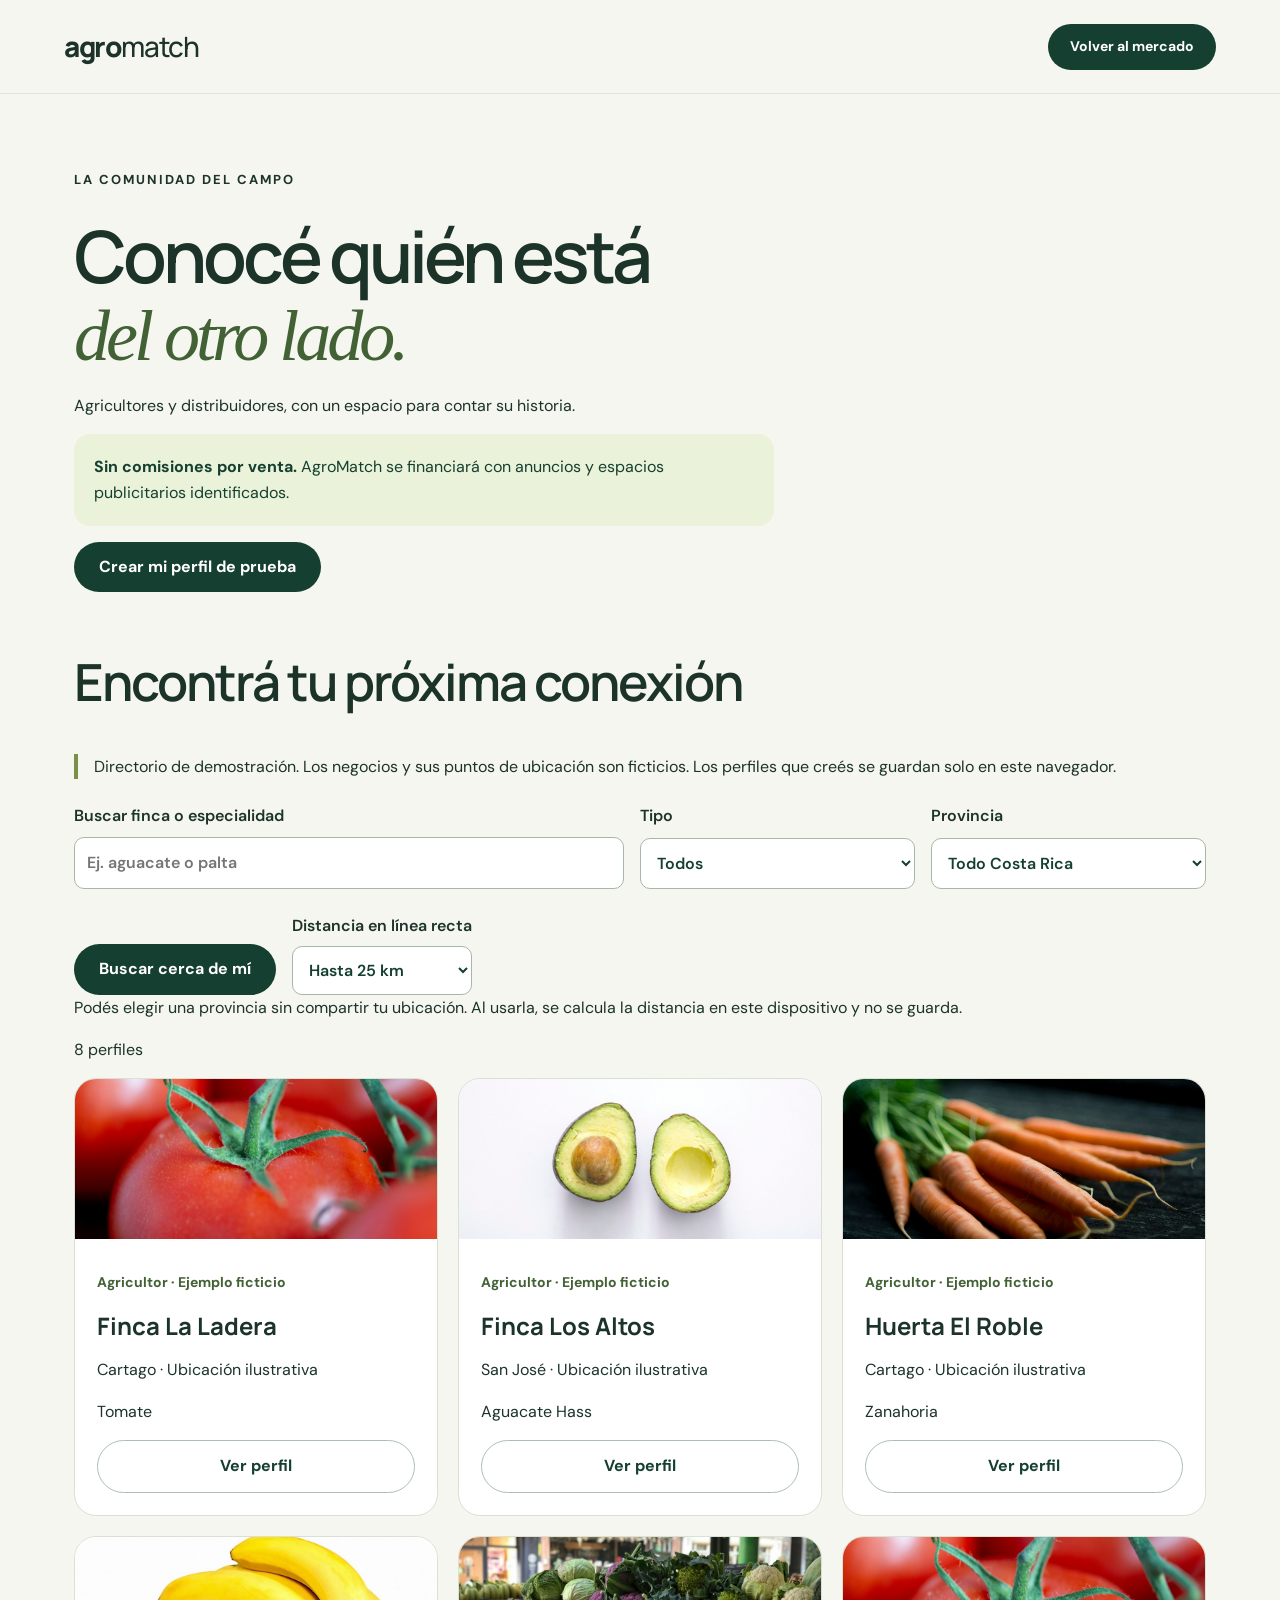
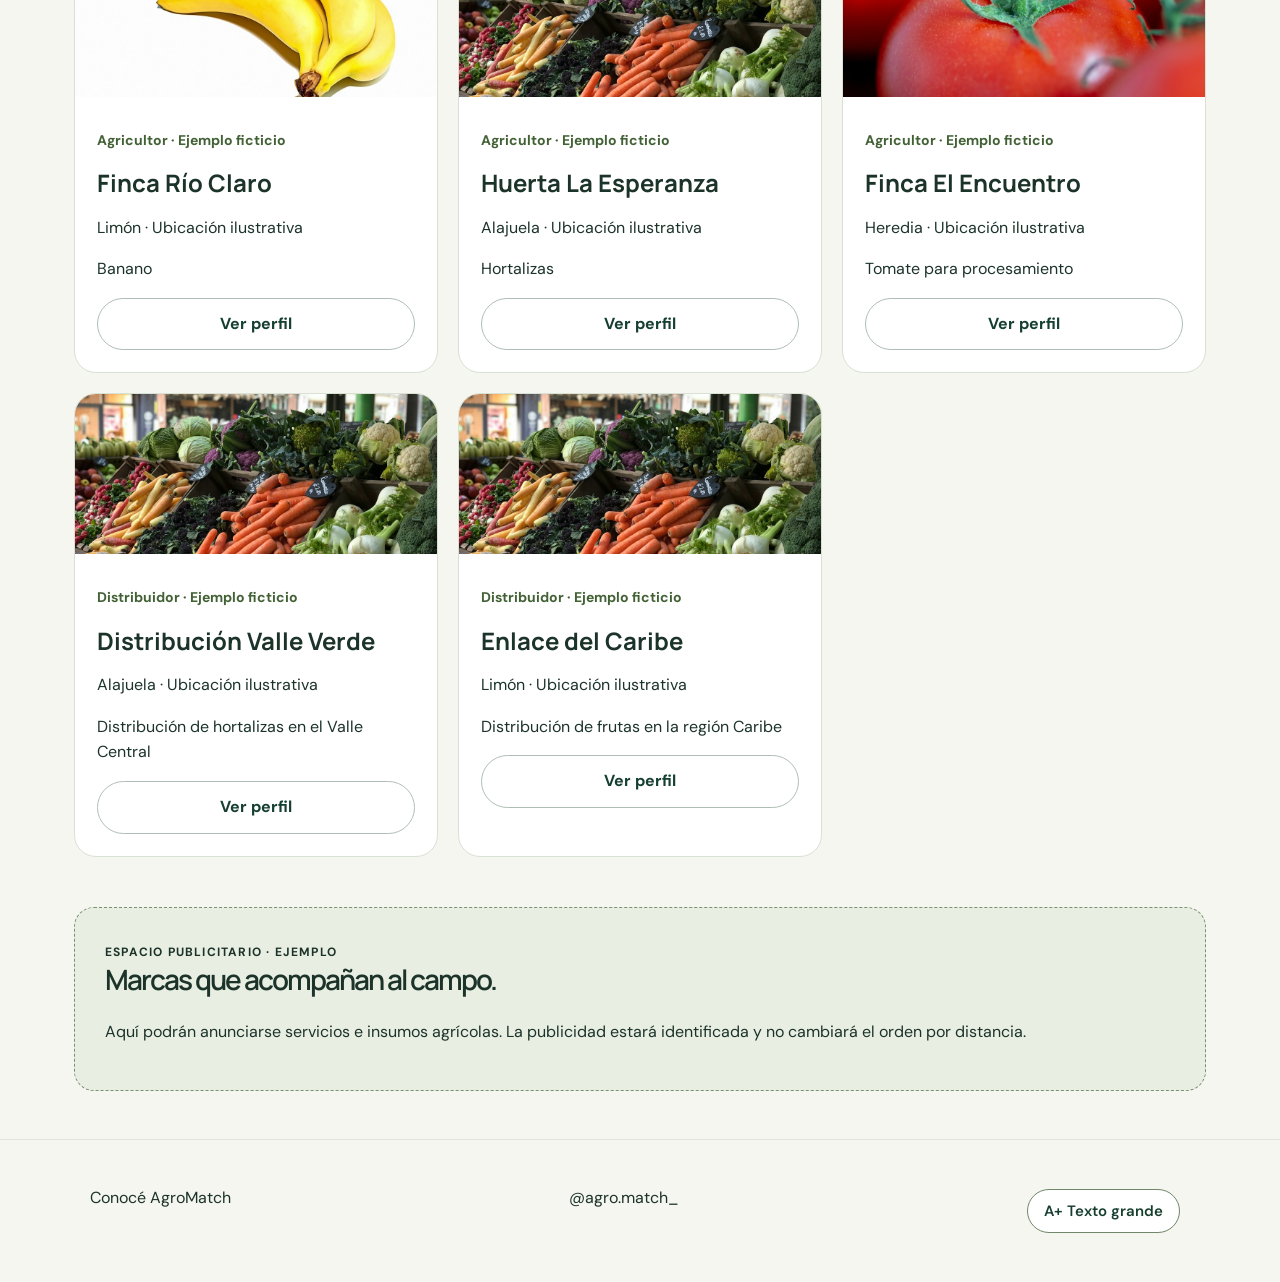
==== community.html @ 62dfdacf "Add farmer and distributor profiles, nearby discovery and commission-free business model" ====
<!doctype html>
<html lang="es"><head><meta charset="utf-8"><meta name="viewport" content="width=device-width,initial-scale=1"><meta name="theme-color" content="#153f30"><title>La comunidad del campo · AgroMatch</title><link rel="stylesheet" href="style.css"><link rel="stylesheet" href="accessibility.css"><link rel="stylesheet" href="community.css"></head>
<body><a class="skip" href="#main">Ir a la comunidad</a><header class="site-nav"><a class="brand" href="index.html">agro<span>match</span></a><a class="button small" href="market.html">Volver al mercado</a></header>
<main id="main" class="community-main"><section class="community-hero"><p class="eyebrow">LA COMUNIDAD DEL CAMPO</p><h1>Conocé quién está<br><em>del otro lado.</em></h1><p>Agricultores y distribuidores, con un espacio para contar su historia.</p><p class="commission-note"><strong>Sin comisiones por venta.</strong> AgroMatch se financiará con anuncios y espacios publicitarios identificados.</p><button class="button" id="create-profile">Crear mi perfil de prueba</button></section>
<section class="directory" aria-labelledby="directory-title"><h2 id="directory-title">Encontrá tu próxima conexión</h2><p class="demo-notice">Directorio de demostración. Los negocios y sus puntos de ubicación son ficticios. Los perfiles que creés se guardan solo en este navegador.</p><div class="directory-filters"><label>Buscar finca o especialidad<input id="directory-search" type="search" placeholder="Ej. aguacate o palta"></label><label>Tipo<select id="directory-role"><option value="">Todos</option><option>Agricultor</option><option>Distribuidor</option></select></label><label>Provincia<select id="directory-province"><option value="">Todo Costa Rica</option><option>Cartago</option><option>Alajuela</option><option>San José</option><option>Heredia</option><option>Guanacaste</option><option>Puntarenas</option><option>Limón</option></select></label></div>
<div class="nearby-controls"><button class="button" id="locate">Buscar cerca de mí</button><label>Distancia en línea recta<select id="radius"><option value="25">Hasta 25 km</option><option value="50">Hasta 50 km</option><option value="100">Hasta 100 km</option><option value="all">Sin límite</option></select></label><button class="button outline" id="clear-location" hidden>Dejar de usar mi ubicación</button></div><p id="location-status" role="status">Podés elegir una provincia sin compartir tu ubicación. Al usarla, se calcula la distancia en este dispositivo y no se guarda.</p>
<div class="nearby-map" id="nearby-map" hidden><h3>Alrededor de vos</h3><p>Esquema de distancias, no un mapa de rutas. Los puntos de muestra no son destinos reales.</p><svg id="radar" viewBox="0 0 400 280" role="img" aria-label="Distribución aproximada de los perfiles cercanos"></svg></div>
<p id="directory-count" role="status"></p><div id="directory-grid" class="directory-grid"></div></section>
<aside class="ad-example"><span>ESPACIO PUBLICITARIO · EJEMPLO</span><h2>Marcas que acompañan al campo.</h2><p>Aquí podrán anunciarse servicios e insumos agrícolas. La publicidad estará identificada y no cambiará el orden por distancia.</p></aside></main>
<dialog id="profile-dialog" aria-labelledby="profile-title"><button class="close-profile" aria-label="Cerrar perfil">×</button><div id="profile-content"></div></dialog>
<dialog id="edit-dialog" aria-labelledby="edit-title"><button class="close-profile" aria-label="Cerrar formulario">×</button><h2 id="edit-title">Mi perfil de prueba</h2><form id="profile-form"><input name="id" type="hidden"><label>Nombre de la finca o distribuidor<input name="name" maxlength="60" required></label><label>Tipo<select name="role"><option>Agricultor</option><option>Distribuidor</option></select></label><label>Provincia<select name="province"><option>Cartago</option><option>Alajuela</option><option>San José</option><option>Heredia</option><option>Guanacaste</option><option>Puntarenas</option><option>Limón</option></select></label><label>Zona o comunidad<input name="zone" maxlength="80" placeholder="Ej. Paraíso"></label><label>Productos o servicios<input name="specialty" maxlength="160" required placeholder="Ej. hortalizas; distribución regional"></label><label>Sobre tu trabajo<textarea name="bio" maxlength="500" rows="3" required></textarea></label><label>Condiciones de entrega<textarea name="delivery" maxlength="200" rows="2" required placeholder="Retiro coordinado o zonas de distribución"></textarea></label><details><summary>Ubicación opcional para aparecer por distancia</summary><p>Usá coordenadas de prueba. Sin coordenadas, tu perfil aparecerá por provincia.</p><label>Latitud<input name="lat" type="number" min="-90" max="90" step="any"></label><label>Longitud<input name="lng" type="number" min="-180" max="180" step="any"></label></details><p>No ingresés datos sensibles. Esto no crea una cuenta ni publica el perfil para otras personas.</p><button type="submit" class="button">Guardar perfil</button><p id="profile-error" role="alert"></p></form></dialog>
<footer><a href="index.html">Conocé AgroMatch</a><a href="https://www.instagram.com/agro.match_/" target="_blank" rel="noopener noreferrer">@agro.match_</a></footer><script src="search-dictionary.js"></script><script src="community.js"></script><script src="accessibility.js"></script></body></html>
---- style.css ----
@import url('https://fonts.googleapis.com/css2?family=DM+Sans:wght@400;500;600;700&family=Manrope:wght@400;500;600;700;800&display=swap');
:root{--forest:#153f30;--deep:#102f25;--lime:#d1ed69;--paper:#f5f6ef;--ink:#1c332a;--muted:#65726b;--line:#dfe5dc;--white:#fff;--radius:22px}*{box-sizing:border-box}html{scroll-behavior:smooth;scroll-padding-top:95px}body{margin:0;background:var(--paper);color:var(--ink);font:16px/1.6 'DM Sans',sans-serif}h1,h2,h3,h4,p{margin-top:0}h1,h2,h3,.brand{font-family:Manrope,sans-serif}a{color:inherit;text-decoration:none}button,input,select,textarea{font:inherit}button,a,input,select,textarea{touch-action:manipulation}button{cursor:pointer}button:disabled{cursor:not-allowed;opacity:.5}a:focus-visible,button:focus-visible,input:focus-visible,select:focus-visible,summary:focus-visible{outline:3px solid #c17126;outline-offset:4px}.skip{position:fixed;top:-70px;background:white;padding:12px;z-index:99}.skip:focus{top:0}.site-nav{height:94px;display:flex;align-items:center;justify-content:space-between;padding:0 5%;background:var(--paper);position:sticky;top:0;z-index:20;border-bottom:1px solid var(--line)}.brand{font-size:28px;font-weight:800;letter-spacing:-1.4px;display:inline-flex;align-items:center;gap:0}.brand>span:not(.brand-icon){font-weight:500}.brand-icon{display:inline-grid;place-items:center;background:var(--forest);color:var(--lime);width:36px;height:36px;border-radius:50% 50% 12px 50%;margin-right:9px;font-size:31px;line-height:1}.brand i{font:12px sans-serif;align-self:flex-start;margin-top:10px;margin-left:3px}.site-nav nav{display:flex;gap:32px;font-size:14px;font-weight:600}.button{border:0;background:var(--forest);color:white;padding:15px 25px;border-radius:30px;display:inline-flex;align-items:center;justify-content:center;gap:10px;font-weight:700;line-height:1.3;min-height:46px}.button:hover{filter:brightness(1.09);transform:translateY(-1px)}.button.small{padding:12px 22px;font-size:14px}.button.lime{background:var(--lime);color:var(--deep)}.button.outline{background:transparent;color:var(--forest);border:1px solid #afbeb4}.hero{display:grid;grid-template-columns:1.12fr 1fr;min-height:650px;background:var(--forest);color:white}.hero-copy{padding:70px 8% 38px 9%}.eyebrow{font-size:13px;font-weight:700;letter-spacing:2px;margin-bottom:26px}.hero .eyebrow{color:var(--lime)}h1{font-size:clamp(44px,5.3vw,80px);line-height:1.08;font-weight:600;letter-spacing:-4px;margin-bottom:28px}h1 em{font-family:Georgia,serif;font-weight:400;color:var(--lime)}.intro{max-width:440px;font-size:18px;color:#d6e4d9;line-height:1.7}.actions{display:flex;align-items:center;gap:28px;margin-top:35px;flex-wrap:wrap}.text-link{font-size:14px;border-bottom:1px solid;padding-bottom:4px}.hero-foot{display:flex;gap:30px;margin-top:80px;font-size:12px;letter-spacing:1px;color:#c0d2c6}.hero-visual{position:relative;background:linear-gradient(135deg,#315e39,#193c2b);min-height:520px;overflow:hidden;background-size:cover;background-position:center}.hero-visual:after{content:'';position:absolute;inset:0;background:linear-gradient(transparent 40%,#102f2577)}.image-label{position:absolute;top:30px;left:30px;font-size:13px;color:white;z-index:1}.floating-note{position:absolute;bottom:45px;left:35px;background:var(--paper);padding:25px 30px;border-radius:4px 25px 25px;color:var(--forest);z-index:1}.micro{font-size:12px;letter-spacing:1.7px;display:block;margin-bottom:10px}.floating-note strong{font-size:23px;line-height:1.3;display:block}.intro-strip{display:flex;justify-content:space-around;align-items:center;gap:24px;padding:24px 5%;background:var(--lime);font-size:17px;font-weight:600}.intro-strip b{font-size:26px}.section{padding:100px 7%}h2{font-size:clamp(34px,4vw,59px);line-height:1.15;letter-spacing:-2px;font-weight:600}.lead{font-size:21px;color:var(--muted);max-width:680px}footer{padding:45px 7%;display:flex;justify-content:space-between;gap:24px;flex-wrap:wrap;border-top:1px solid var(--line)}@media(max-width:800px){.site-nav{height:76px;padding:0 5%}.site-nav nav{display:none}.brand{font-size:23px}.site-nav .button{font-size:12px;padding:11px 16px}.hero{grid-template-columns:1fr}.hero-copy{padding:50px 6% 35px}h1{letter-spacing:-2.5px}.hero-foot{margin-top:40px;gap:18px}.hero-visual{min-height:380px}.intro-strip{font-size:13px;gap:12px;padding:18px 5%}.intro-strip span:last-child,.intro-strip b:last-of-type{display:none}.section{padding:65px 6%}h2{letter-spacing:-1.5px}.lead{font-size:18px}footer{font-size:14px}}@media(prefers-reduced-motion:reduce){html{scroll-behavior:auto}*,*:before,*:after{animation:none!important;transition:none!important}}
.hero-visual{background-image:url('assets/cartago-farm.jpg');background-position:50% 65%}.story{display:grid;grid-template-columns:1fr 1fr;gap:10%;padding:100px 7%;background:#f9faf5}.story-sticky{position:sticky;top:130px;align-self:start}.story h2{font-size:clamp(34px,3.6vw,52px)}.story h2 em,.teaser-copy h2 em,.about h2 em{font-family:Georgia,serif;font-weight:400}.story-photo{position:relative;max-width:420px;margin-top:35px;height:270px;border-radius:160px 160px 15px 15px;overflow:hidden}.story-photo img{width:100%;height:100%;object-fit:cover}.story-photo span{position:absolute;bottom:17px;left:20px;background:white;padding:8px 14px;border-radius:20px;font-size:12px;font-weight:700}.story-progress{height:3px;width:100%;max-width:420px;background:#dfe5d4;margin-top:22px}.story-progress i{display:block;height:100%;width:33%;background:var(--forest);transition:width .7s}.story-chapters article{min-height:75vh;display:flex;flex-direction:column;justify-content:center;align-items:flex-start;padding:50px 0}.chapter-number{font:italic 80px Georgia,serif;color:#b5c692;margin-bottom:25px}.story-chapters h3{font-size:34px;line-height:1.2;letter-spacing:-1px;margin-bottom:22px}.story-chapters p{font-size:18px;color:var(--muted);max-width:400px}.chapter-tag{font-size:12px;text-transform:uppercase;letter-spacing:1px;border-top:1px solid var(--line);padding-top:20px;margin-top:20px}.reveal{opacity:.35;transform:translateY(25px);transition:opacity .7s,transform .7s}.reveal.in-view{opacity:1;transform:none}.how{background:#e7edda}.how>div:first-child{display:flex;justify-content:space-between;gap:40px;align-items:flex-start}.how h2{font-size:46px}.steps{display:grid;grid-template-columns:repeat(3,1fr);gap:55px;margin-top:65px}.steps b{border:1px solid #b4c1aa;padding:11px 15px;border-radius:50%;font-size:15px}.steps h3{margin:30px 0 15px;font-size:25px;letter-spacing:-.7px}.steps p{color:#63715b;font-size:16px}.market-teaser{display:grid;grid-template-columns:1fr 1fr;gap:8%;background:var(--forest);color:white}.teaser-copy{align-self:center}.teaser-copy .eyebrow{color:var(--lime)}.teaser-copy h2{font-size:clamp(36px,4vw,60px)}.teaser-copy h2 em{color:var(--lime)}.teaser-copy p{color:#c4d5c9;max-width:390px;font-size:17px}.teaser-copy small{display:block;font-size:12px;color:#bdd0c2;margin-top:16px}.teaser-photo{position:relative;min-height:520px;overflow:hidden;border-radius:200px 200px 12px 12px}.teaser-photo img{width:100%;height:100%;position:absolute;object-fit:cover}.photo-caption{position:absolute;bottom:0;padding:60px 30px 30px;background:linear-gradient(transparent,#102f25dd);width:100%}.photo-caption span{display:block;font-size:11px;letter-spacing:1.5px;margin-bottom:8px}.photo-caption strong{font-size:22px}.mobile-showcase{display:grid;grid-template-columns:1fr 1fr;align-items:center;gap:10%;background:#ecf0e4}.mobile-showcase h2{font-size:70px}.device-switch{display:inline-flex;gap:5px;border:1px solid #c9d3c0;background:#e1e7d8;border-radius:30px;padding:5px;margin:15px 0}.device-switch button{border:0;background:none;border-radius:25px;padding:10px 28px;font-size:14px;color:var(--ink)}.device-switch button.active{background:var(--forest);color:white}.plain-list{padding:0;list-style:none;color:var(--muted);margin:20px 0 30px}.plain-list li{padding:10px 0;border-bottom:1px solid #d7decc}.phone-area{display:flex;align-items:center;flex-direction:column;gap:20px}.phone{border:9px solid #1c2320;border-radius:48px;width:390px;max-width:100%;height:755px;position:relative;background:#1c2320;box-shadow:20px 30px 55px #153f3025;overflow:hidden}.phone iframe{width:100%;height:100%;border:0;background:white;border-radius:37px;padding-top:22px}.phone-hardware{width:105px;height:20px;position:absolute;top:4px;left:50%;transform:translateX(-50%);background:#1c2320;border-radius:20px;z-index:3}.phone.android{border-radius:30px;border-width:7px}.phone.android iframe{border-radius:22px}.phone.android .phone-hardware{width:10px;height:10px;top:7px}.phone-caption{font-size:12px;color:var(--muted)}.about{background:white}.about-heading{display:grid;grid-template-columns:1.5fr 1fr;gap:8%;align-items:center}.about-heading h2{font-size:46px}.about-heading p{color:var(--muted);font-size:17px}.purpose-grid{display:grid;grid-template-columns:repeat(3,1fr);gap:35px;margin-top:55px}.purpose-grid article{border-top:1px solid #becabe;padding-top:25px}.purpose-grid span{font-size:12px;letter-spacing:1.5px;color:var(--muted)}.purpose-grid h3{font-size:23px;line-height:1.3;margin-top:24px;letter-spacing:-.6px}.purpose-grid p{color:var(--muted)}.values{display:flex;flex-wrap:wrap;gap:12px;margin-top:40px}.values span{border:1px solid var(--line);border-radius:30px;padding:8px 17px;font-size:13px}.faq-section{display:grid;grid-template-columns:1fr 1.5fr;gap:10%}.faq-section h2{font-size:44px}.faq details{border-bottom:1px solid #ccd6c8;padding:22px 0}.faq summary{cursor:pointer;font-size:17px;font-weight:600;list-style-position:outside;padding-right:10px}.faq p{color:var(--muted);font-size:15px;margin:20px 0 0}.instagram-section{text-align:center;background:var(--forest);color:white;padding:80px 5%}.instagram-section .eyebrow{color:var(--lime)}.instagram-section h2{font-size:55px;margin-bottom:35px}footer p{font-size:13px;color:var(--muted);margin-top:10px}.footer-links{display:flex;gap:30px;font-size:14px;align-items:center;flex-wrap:wrap}.footer-bottom{flex-basis:100%;display:flex;justify-content:space-between;gap:15px;font-size:12px;color:var(--muted);margin-top:20px;border-top:1px solid var(--line);padding-top:25px}.fine{font-size:13px;color:var(--muted)}@media(max-width:800px){.story{padding:60px 6%;grid-template-columns:1fr;gap:30px}.story-sticky{position:relative;top:0}.story-photo{height:250px;max-width:none}.story-chapters article{min-height:400px;padding:40px 0;border-bottom:1px solid var(--line)}.chapter-number{font-size:55px;margin-bottom:15px}.story-chapters h3{font-size:32px}.story-chapters p{font-size:17px}.how>div:first-child{display:block}.how h2{font-size:38px}.steps{grid-template-columns:1fr;gap:35px;margin-top:35px}.steps h3{margin-top:22px}.market-teaser{grid-template-columns:1fr;gap:40px}.teaser-photo{min-height:370px}.mobile-showcase{grid-template-columns:1fr;gap:45px}.mobile-showcase h2{font-size:52px}.phone{width:370px;height:730px}.about-heading{grid-template-columns:1fr;gap:10px}.about-heading h2{font-size:37px}.purpose-grid{grid-template-columns:1fr;gap:25px;margin-top:35px}.purpose-grid h3{margin-top:15px}.faq-section{grid-template-columns:1fr;gap:10px}.faq-section h2{font-size:38px}.instagram-section h2{font-size:39px}.instagram-section .button{font-size:14px}.footer-bottom{flex-direction:column}.footer-links{gap:20px}.reveal{opacity:1;transform:none}}
.mobile-showcase>div{min-width:0}.phone{flex-shrink:1}@media(max-width:800px){.mobile-showcase{grid-template-columns:minmax(0,1fr)}.phone{width:min(370px,100%)}}
.image-label{background:#153f30cc;padding:6px 12px;border-radius:20px}
.mobile-menu-toggle{display:none}.share-actions{display:flex;align-items:center;gap:14px;flex-wrap:wrap;width:100%;padding-bottom:28px;border-bottom:1px solid var(--line);margin-bottom:16px}.share-actions .button{font-size:14px}.share-status{font-size:13px;overflow-wrap:anywhere}img{max-width:100%}@media(max-width:1100px) and (min-width:801px){.site-nav nav{gap:18px}.site-nav{padding-inline:4%}.mobile-showcase{gap:6%;padding-inline:5%}.mobile-showcase h2{font-size:54px}.hero-copy{padding-left:8%}.hero-foot{flex-wrap:wrap;gap:8px;margin-top:45px}.about-heading{grid-template-columns:1fr 1fr}.about-heading h2{font-size:38px}}@media(max-width:800px){.site-nav{gap:10px}.mobile-menu-toggle{display:block;border:1px solid var(--line);background:white;border-radius:24px;padding:10px 14px;font-size:13px;color:var(--ink);margin-left:auto;min-height:44px}.site-nav.menu-open nav{display:flex;position:absolute;top:100%;left:0;right:0;background:var(--paper);padding:16px 6% 22px;flex-direction:column;gap:0;border-bottom:1px solid var(--line);box-shadow:0 12px 25px #153f3012}.site-nav.menu-open nav a{padding:12px 0}.site-nav>.button{display:none}.share-actions{align-items:stretch}.share-actions .button{flex:1;min-width:150px}.phone{height:min(755px,85dvh);min-height:560px}.hero-foot{line-height:1.7}.hero-visual{min-height:340px}}@media(max-width:360px){.hero-copy h1{font-size:40px}.floating-note{left:20px;right:20px;bottom:25px}.intro-strip{font-size:12px}.phone{min-height:520px}.instagram-section .button{white-space:normal}.story h2{font-size:32px}}
html{-webkit-text-size-adjust:100%;text-size-adjust:100%}a,button,summary{-webkit-tap-highlight-color:transparent}@media(max-width:800px){input,select,textarea{font-size:16px}}
---- accessibility.css ----
/* Shared farmer-friendly reading and controls. */
.reading-toggle{border:1px solid #71866b;border-radius:22px;background:white;color:#173f30;min-height:44px;padding:8px 16px;font:600 15px 'DM Sans',sans-serif;cursor:pointer;margin:4px 10px}.demo-bar{display:flex;justify-content:center;align-items:center;flex-wrap:wrap;font-size:14px;gap:8px}.market-body button,.market-body input,.market-body select{min-height:44px}.market-body .fine,.product-farm,.product-meta,.product-badge,.results-header span,.order-progress li,.bottom-nav button{font-size:14px}.product-meta{flex-wrap:wrap}.product-farm{line-height:1.5}.favorite-button{width:44px;height:44px}.product-badge{max-width:calc(100% - 68px)}.product-image-button{min-height:150px}.add-product{width:44px;height:44px}.product-bottom{flex-wrap:wrap;gap:8px}.price small{font-size:14px}.search-help{font-size:16px;color:#405e4b;margin:15px 0 4px}#search-match{font-size:15px;color:#153f30;min-height:1.5em;margin:0}.empty .button{min-height:48px}.payment-methods{padding:16px;border:1px solid #c4d4b9;border-radius:14px;margin:24px 0}.payment-methods legend{font-weight:700;font-size:19px;padding:0 7px}.payment-methods label{display:flex;gap:12px;align-items:center;background:#f4f7ed;padding:12px;margin:8px 0;border-radius:10px;font-size:16px;cursor:pointer}.payment-methods input{accent-color:#153f30;width:22px;flex:0 0 22px;margin:0!important}.payment-info{background:#eff4e6;border-radius:14px;padding:20px;margin:20px 0}.payment-info[hidden]{display:none}.payment-info h3{font-size:22px;margin-bottom:12px}.payment-info p{font-size:16px}.payment-info input[type=file]{font-size:14px;max-width:100%;padding:10px}.payment-status{background:#edf4dc;padding:13px 16px;border-radius:10px;font-size:16px}.order-actions{display:flex;flex-wrap:wrap;gap:10px;margin:20px 0}.order-actions button{font-size:14px}.sales-panel{margin-top:25px}.sale-row{padding:20px 0;border-bottom:1px solid var(--line)}.sale-row h3{font-size:21px}.cart-line{grid-template-columns:52px minmax(0,1fr) auto}.cart-line img{width:52px;height:52px}.cart-line h3{font-size:17px;overflow-wrap:anywhere}.cart-line small{font-size:14px}.qty-buttons{flex-wrap:wrap}.qty-buttons span{font-size:16px}.qty-buttons button{min-width:44px;font-size:19px}.qty-buttons .remove{width:auto;padding:0 8px;font-size:14px}#receipt-selection,#order-receipt-error{overflow-wrap:anywhere}.large-text .market-view p,.large-text .market-view label,.large-text .product-title,.large-text .product-farm,.large-text .product-meta,.large-text .fine,.large-text .chip,.large-text .nav-item,.large-text .search-box input,.large-text dialog p,.large-text dialog label,.large-text dialog input,.large-text dialog select,.large-text .story-chapters p,.large-text .lead,.large-text .intro,.large-text .steps p,.large-text .purpose-grid p,.large-text .faq p{font-size:20px!important;line-height:1.6}.large-text .bottom-nav button{font-size:15px}.large-text .product-grid{grid-template-columns:repeat(2,minmax(0,1fr))}.large-text .product-farm,.large-text .product-title{min-height:0}.large-text .product-meta{flex-direction:column}.large-text .product-badge{font-size:15px}.step-vegetable{width:70px;height:70px;object-fit:cover;border-radius:50%;border:4px solid #d6e7b6}.harvest-progress{display:flex;justify-content:space-between;gap:14px;max-width:420px;margin-top:26px}.harvest-stop{flex:1;display:flex;flex-direction:column;align-items:center;gap:10px;border:0;background:transparent;color:#4c6152;font-size:14px;min-height:90px;padding:6px 0;cursor:pointer}.vegetable-circle{position:relative;width:65px;height:65px;display:block;overflow:hidden;border:3px solid #c3cfb5;border-radius:50%;background:#f4f5ef;transition:border-color .2s,transform .2s}.vegetable-circle>img{width:100%;height:100%;object-fit:cover;filter:grayscale(1);opacity:.25}.vegetable-fill{position:absolute;inset:0;clip-path:inset(calc(100% - var(--harvest-fill,0%)) 0 0 0)}.vegetable-fill img{width:100%;height:100%;object-fit:cover}.harvest-stop.current{font-weight:700;color:#153f30}.harvest-stop.current .vegetable-circle{border-color:#416827;transform:scale(1.07)}.story-chapters article{scroll-margin-top:110px}.story-photo{height:230px}.story-sticky{top:110px}.story .eyebrow{margin-bottom:18px}.story h2{font-size:clamp(32px,3.2vw,46px)}.story-chapters article{min-height:65vh}.reveal{opacity:1;transform:none}.large-text .harvest-stop{font-size:17px}@media(max-width:700px){.market-header{gap:8px}.demo-bar{font-size:13px;padding:6px 10px;gap:0}.reading-toggle{font-size:14px;padding:6px 12px;margin:3px 5px}.market-body .product-grid{grid-template-columns:repeat(2,minmax(0,1fr))}.product-meta{font-size:14px}.product-farm{font-size:14px;min-height:0}.product-title{font-size:18px}.product-image-button{height:150px}.product-badge{font-size:12px;max-width:calc(100% - 61px)}.favorite-button{right:7px;top:7px}.price{font-size:20px}.price small{font-size:12px}.order-top{flex-wrap:wrap}.order-progress{flex-wrap:wrap;gap:12px}.order-progress li{min-width:42%;font-size:14px}.bottom-nav button{font-size:12px;padding-inline:4px}.cart-line{grid-template-columns:minmax(0,1fr) auto}.cart-line img{display:none}.cart-line strong{font-size:16px}.market-body.large-text .product-grid{grid-template-columns:1fr}.large-text .product-image-button{height:210px}.harvest-progress{gap:6px}.harvest-stop{font-size:13px}.vegetable-circle{width:60px;height:60px}.story-sticky{top:0}.story-photo{height:220px}.story-chapters article{min-height:420px}.payment-info{padding:16px}.payment-methods{padding:12px}.payment-methods label{font-size:16px}.order-actions{flex-direction:column}.order-actions button{width:100%}.market-body .form-grid{grid-template-columns:1fr}.close-dialog{width:44px;height:44px}.detail-facts small{font-size:14px}.detail-facts div{font-size:16px}}@media(max-width:360px){.market-body .product-grid{grid-template-columns:1fr}.product-image-button{height:210px}.bottom-nav button{min-width:60px}.search-row{width:100%}.province-filter select{max-width:175px}}@media(prefers-reduced-motion:reduce){.vegetable-circle,.vegetable-fill{transition:none}.story-chapters article{scroll-behavior:auto}}
dialog>.close-dialog{position:sticky;top:0;float:right;margin-top:-10px;margin-right:-10px;margin-bottom:-34px;box-shadow:0 2px 8px #153f3022}

.community-entry{background:#eaf2d9;padding:20px;border-radius:18px;margin:24px 0}.community-entry p{margin:12px 0 0;color:#153f30}.commission-line{display:flex;justify-content:space-between;gap:16px;padding:12px 0;color:#153f30}.community-promo{background:#eaf2d9}.community-promo>p{max-width:740px}.product-farm a{text-decoration:underline;text-underline-offset:3px}
---- community.css ----
.community-main{max-width:1180px;margin:auto;padding:48px 24px}.community-hero{padding:28px 0 60px;max-width:850px}.community-hero h1{font-size:clamp(38px,6vw,72px);line-height:1.07;margin:18px 0}.community-hero>p{max-width:700px}.commission-note{background:#eaf2d9;padding:20px;border-radius:16px;color:#153f30}.directory-filters{display:grid;grid-template-columns:2fr 1fr 1fr;gap:16px;margin:24px 0}.directory label,#profile-form label{display:grid;gap:8px;font-weight:600}.directory input,.directory select,#profile-form input,#profile-form select,#profile-form textarea{width:100%;min-width:0;min-height:48px;padding:12px;border:1px solid #a8b7a9;border-radius:10px;background:white;color:#153f30;font:inherit}.nearby-controls{display:flex;gap:16px;align-items:end;flex-wrap:wrap}.demo-notice{border-left:4px solid #799047;padding-left:16px}.directory-grid{display:grid;grid-template-columns:repeat(3,minmax(0,1fr));gap:20px}.farm-card{background:white;border:1px solid #d9e1d4;border-radius:22px;overflow:hidden}.farm-card>img{width:100%;height:160px;object-fit:cover}.farm-copy{padding:22px}.farm-copy h3{margin:12px 0;font-size:24px}.farm-copy p{overflow-wrap:anywhere}.farm-role{font-size:14px;font-weight:700;color:#426135}.farm-card .button{width:100%}.ad-example{background:#e9eee3;padding:30px;border:1px dashed #789373;border-radius:20px;margin:50px 0 0}.ad-example>span{font-size:12px;font-weight:700;letter-spacing:.1em}.ad-example h2{font-size:28px}.nearby-map{background:#edf2e4;border-radius:20px;padding:20px;margin-top:24px}.nearby-map svg{width:100%;max-height:320px}.nearby-map svg text{font-family:inherit;fill:#153f30;font-weight:700}.nearby-map circle{stroke:#789373;fill:none}.nearby-map .radar-dot{fill:#153f30;stroke:white;stroke-width:2}.nearby-map .radar-me{fill:#d1ed69;stroke:#153f30;stroke-width:2}.nearby-map a:focus circle{stroke:#111;stroke-width:5}dialog{width:min(620px,calc(100% - 24px));max-height:90dvh;border:0;border-radius:24px;padding:28px;color:#153f30;overflow:auto}dialog::backdrop{background:#102f2580}.close-profile{float:right;position:sticky;top:0;width:48px;height:48px;border:1px solid #ccd9c9;background:white;border-radius:50%;font-size:26px;cursor:pointer}#profile-form{display:grid;gap:18px}#profile-content h2{font-size:32px;overflow-wrap:anywhere}#profile-content p{white-space:pre-line;overflow-wrap:anywhere}.profile-photo{width:100%;height:190px;object-fit:cover;border-radius:14px}.profile-actions{display:flex;flex-wrap:wrap;gap:12px;margin-top:24px}.profile-lots{padding-left:20px}.profile-lots li{margin:10px 0}.directory-empty{grid-column:1/-1;padding:30px;background:white;border-radius:16px}button,a,input,select,textarea{touch-action:manipulation}button:focus-visible,a:focus-visible{outline:3px solid #527a34;outline-offset:4px}[hidden]{display:none!important}@media(max-width:760px){.community-main{padding:24px 18px}.directory-filters{grid-template-columns:1fr}.directory-grid{grid-template-columns:1fr}.nearby-controls>*{width:100%}.community-hero{padding-bottom:32px}.community-hero h1{font-size:42px}.site-nav{gap:12px}.site-nav .brand{font-size:22px}.site-nav .button{font-size:14px;padding:12px}dialog{padding:20px}}@media(min-width:761px) and (max-width:1020px){.directory-grid{grid-template-columns:repeat(2,minmax(0,1fr))}}

.site-nav>.button{display:inline-flex}.community-hero h1 em{color:#426135}.skip{position:fixed;top:-100px;left:16px;z-index:100}.skip:focus{top:12px}
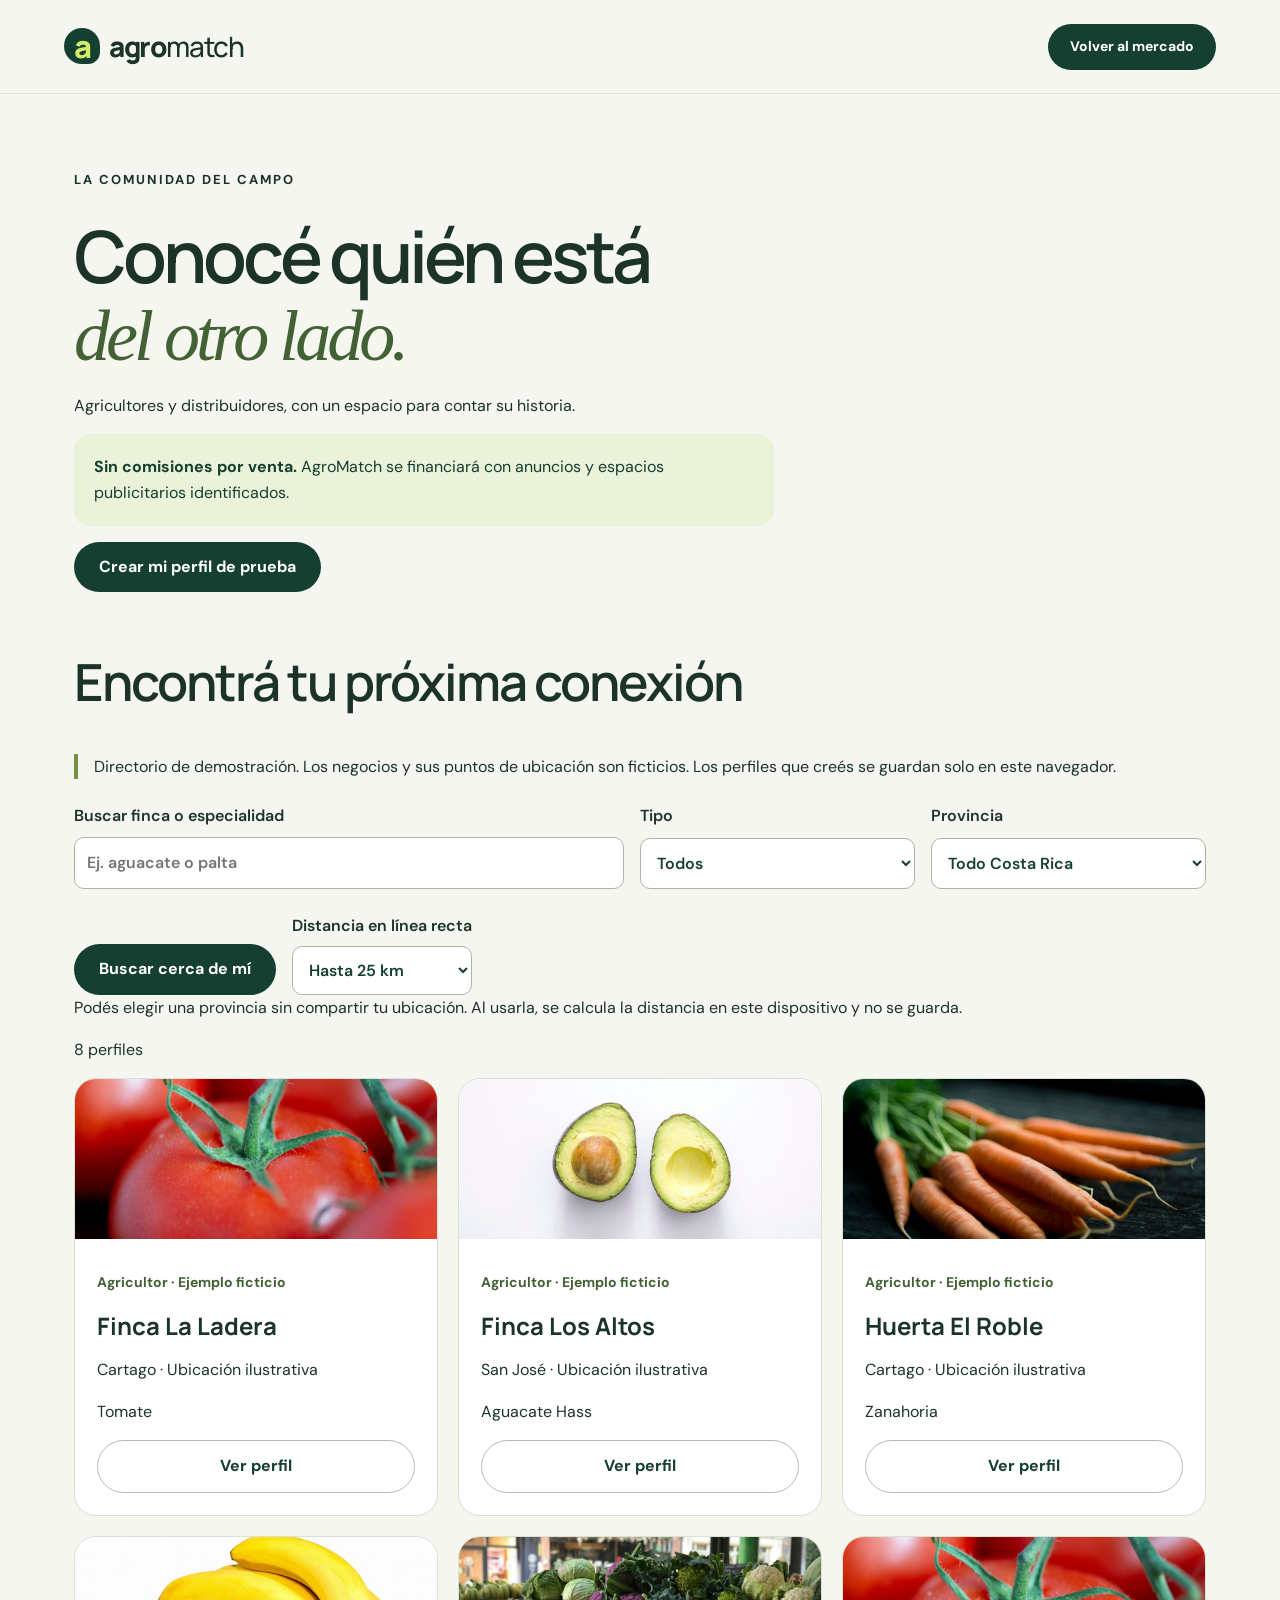
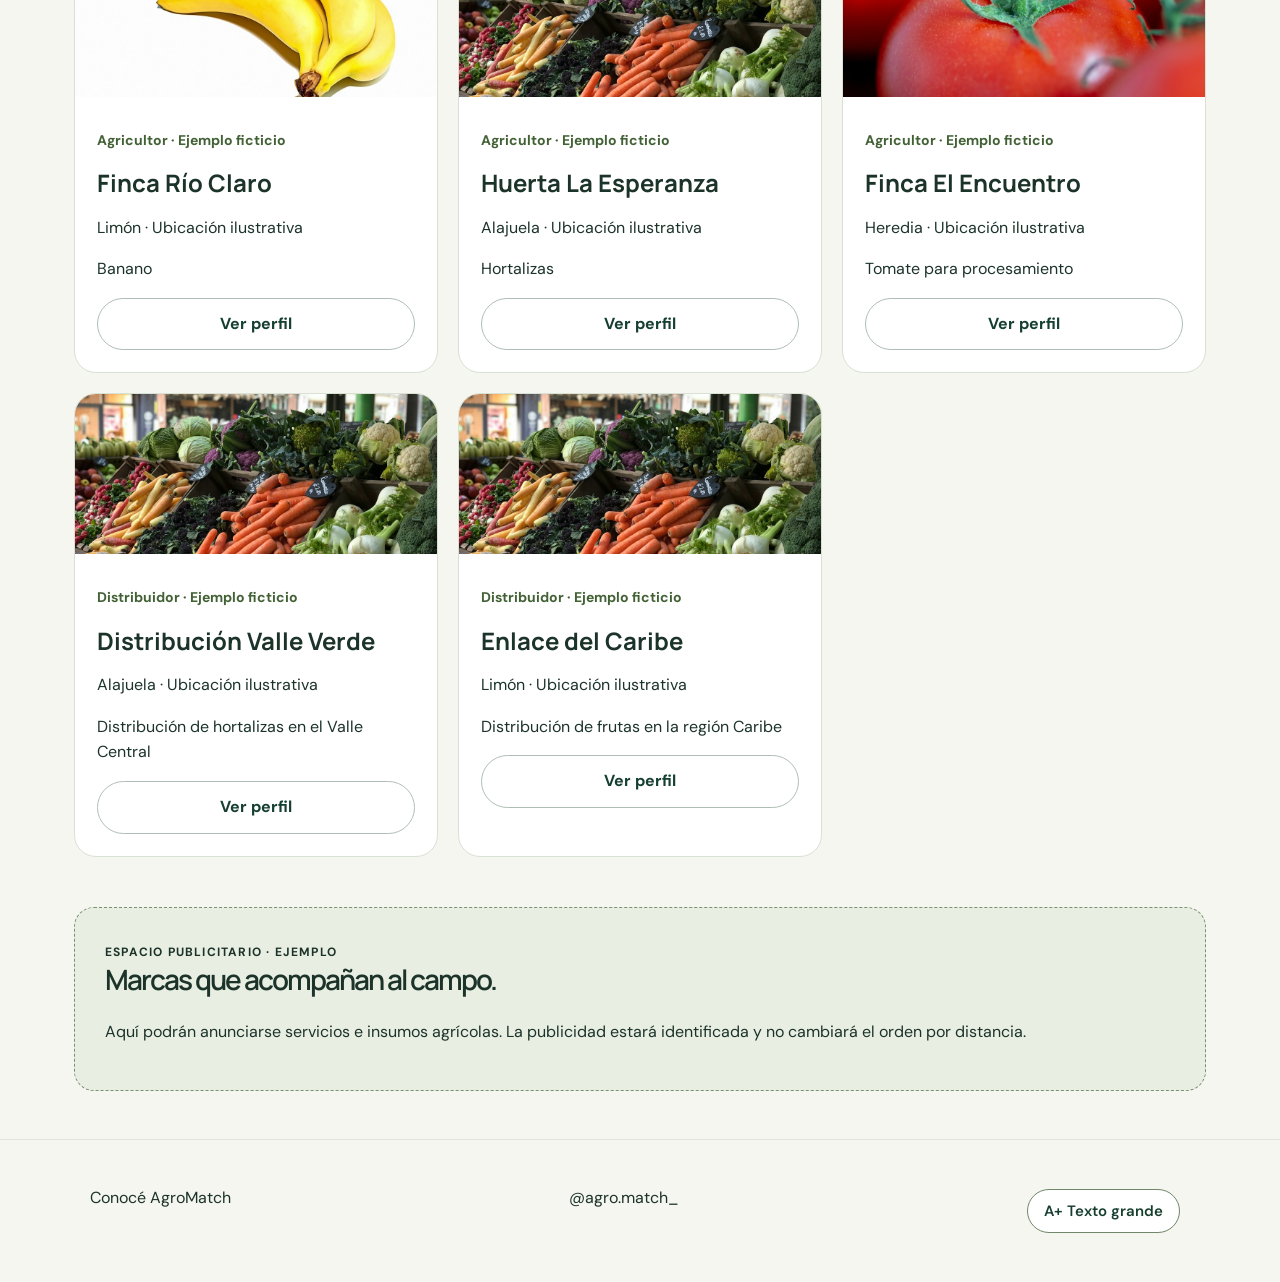
==== commit 1a3e739e: "Corrige tildes, enlaza lotes con su finca y ajusta la comunidad para compartir" ====
--- a/community.html
+++ b/community.html
@@ -1,6 +1,26 @@
 <!doctype html>
-<html lang="es"><head><meta charset="utf-8"><meta name="viewport" content="width=device-width,initial-scale=1"><meta name="theme-color" content="#153f30"><title>La comunidad del campo · AgroMatch</title><link rel="stylesheet" href="style.css"><link rel="stylesheet" href="accessibility.css"><link rel="stylesheet" href="community.css"></head>
-<body><a class="skip" href="#main">Ir a la comunidad</a><header class="site-nav"><a class="brand" href="index.html">agro<span>match</span></a><a class="button small" href="market.html">Volver al mercado</a></header>
+<html lang="es"><head><meta charset="utf-8"><meta name="viewport" content="width=device-width,initial-scale=1"><meta name="theme-color" content="#153f30"><meta name="description" content="Conocé a los agricultores y distribuidores de AgroMatch, explorá sus perfiles y encontrá conexiones cerca de vos."><title>La comunidad del campo · AgroMatch</title>
+<meta property="og:type" content="website">
+<meta property="og:site_name" content="AgroMatch">
+<meta property="og:locale" content="es_CR">
+<meta property="og:title" content="La comunidad del campo · AgroMatch">
+<meta property="og:description" content="Agricultores y distribuidores con un espacio para contar su historia. Sin comisiones por venta.">
+<meta property="og:url" content="https://juan080305.github.io/agromatch/community.html">
+<meta property="og:image" content="https://juan080305.github.io/agromatch/assets/preview.jpg">
+<meta property="og:image:type" content="image/jpeg">
+<meta property="og:image:width" content="1200">
+<meta property="og:image:height" content="630">
+<meta property="og:image:alt" content="AgroMatch: cada cosecha merece un destino">
+<meta name="twitter:card" content="summary_large_image">
+<meta name="mobile-web-app-capable" content="yes">
+<meta name="apple-mobile-web-app-capable" content="yes">
+<meta name="apple-mobile-web-app-title" content="AgroMatch">
+<meta name="format-detection" content="telephone=no">
+<link rel="icon" type="image/png" sizes="192x192" href="assets/icons/icon-192.png">
+<link rel="apple-touch-icon" href="assets/icons/apple-touch-icon.png">
+<link rel="manifest" href="manifest.webmanifest">
+<link rel="stylesheet" href="style.css"><link rel="stylesheet" href="accessibility.css"><link rel="stylesheet" href="community.css"></head>
+<body><a class="skip" href="#main">Ir a la comunidad</a><header class="site-nav"><a class="brand" href="index.html" aria-label="AgroMatch inicio"><span class="brand-icon">a</span>agro<span>match</span></a><a class="button small" href="market.html">Volver al mercado</a></header>
 <main id="main" class="community-main"><section class="community-hero"><p class="eyebrow">LA COMUNIDAD DEL CAMPO</p><h1>Conocé quién está<br><em>del otro lado.</em></h1><p>Agricultores y distribuidores, con un espacio para contar su historia.</p><p class="commission-note"><strong>Sin comisiones por venta.</strong> AgroMatch se financiará con anuncios y espacios publicitarios identificados.</p><button class="button" id="create-profile">Crear mi perfil de prueba</button></section>
 <section class="directory" aria-labelledby="directory-title"><h2 id="directory-title">Encontrá tu próxima conexión</h2><p class="demo-notice">Directorio de demostración. Los negocios y sus puntos de ubicación son ficticios. Los perfiles que creés se guardan solo en este navegador.</p><div class="directory-filters"><label>Buscar finca o especialidad<input id="directory-search" type="search" placeholder="Ej. aguacate o palta"></label><label>Tipo<select id="directory-role"><option value="">Todos</option><option>Agricultor</option><option>Distribuidor</option></select></label><label>Provincia<select id="directory-province"><option value="">Todo Costa Rica</option><option>Cartago</option><option>Alajuela</option><option>San José</option><option>Heredia</option><option>Guanacaste</option><option>Puntarenas</option><option>Limón</option></select></label></div>
 <div class="nearby-controls"><button class="button" id="locate">Buscar cerca de mí</button><label>Distancia en línea recta<select id="radius"><option value="25">Hasta 25 km</option><option value="50">Hasta 50 km</option><option value="100">Hasta 100 km</option><option value="all">Sin límite</option></select></label><button class="button outline" id="clear-location" hidden>Dejar de usar mi ubicación</button></div><p id="location-status" role="status">Podés elegir una provincia sin compartir tu ubicación. Al usarla, se calcula la distancia en este dispositivo y no se guarda.</p>
--- a/accessibility.css
+++ b/accessibility.css
@@ -1,5 +1,6 @@
-/* Shared farmer-friendly reading and controls. */
 .reading-toggle{border:1px solid #71866b;border-radius:22px;background:white;color:#173f30;min-height:44px;padding:8px 16px;font:600 15px 'DM Sans',sans-serif;cursor:pointer;margin:4px 10px}.demo-bar{display:flex;justify-content:center;align-items:center;flex-wrap:wrap;font-size:14px;gap:8px}.market-body button,.market-body input,.market-body select{min-height:44px}.market-body .fine,.product-farm,.product-meta,.product-badge,.results-header span,.order-progress li,.bottom-nav button{font-size:14px}.product-meta{flex-wrap:wrap}.product-farm{line-height:1.5}.favorite-button{width:44px;height:44px}.product-badge{max-width:calc(100% - 68px)}.product-image-button{min-height:150px}.add-product{width:44px;height:44px}.product-bottom{flex-wrap:wrap;gap:8px}.price small{font-size:14px}.search-help{font-size:16px;color:#405e4b;margin:15px 0 4px}#search-match{font-size:15px;color:#153f30;min-height:1.5em;margin:0}.empty .button{min-height:48px}.payment-methods{padding:16px;border:1px solid #c4d4b9;border-radius:14px;margin:24px 0}.payment-methods legend{font-weight:700;font-size:19px;padding:0 7px}.payment-methods label{display:flex;gap:12px;align-items:center;background:#f4f7ed;padding:12px;margin:8px 0;border-radius:10px;font-size:16px;cursor:pointer}.payment-methods input{accent-color:#153f30;width:22px;flex:0 0 22px;margin:0!important}.payment-info{background:#eff4e6;border-radius:14px;padding:20px;margin:20px 0}.payment-info[hidden]{display:none}.payment-info h3{font-size:22px;margin-bottom:12px}.payment-info p{font-size:16px}.payment-info input[type=file]{font-size:14px;max-width:100%;padding:10px}.payment-status{background:#edf4dc;padding:13px 16px;border-radius:10px;font-size:16px}.order-actions{display:flex;flex-wrap:wrap;gap:10px;margin:20px 0}.order-actions button{font-size:14px}.sales-panel{margin-top:25px}.sale-row{padding:20px 0;border-bottom:1px solid var(--line)}.sale-row h3{font-size:21px}.cart-line{grid-template-columns:52px minmax(0,1fr) auto}.cart-line img{width:52px;height:52px}.cart-line h3{font-size:17px;overflow-wrap:anywhere}.cart-line small{font-size:14px}.qty-buttons{flex-wrap:wrap}.qty-buttons span{font-size:16px}.qty-buttons button{min-width:44px;font-size:19px}.qty-buttons .remove{width:auto;padding:0 8px;font-size:14px}#receipt-selection,#order-receipt-error{overflow-wrap:anywhere}.large-text .market-view p,.large-text .market-view label,.large-text .product-title,.large-text .product-farm,.large-text .product-meta,.large-text .fine,.large-text .chip,.large-text .nav-item,.large-text .search-box input,.large-text dialog p,.large-text dialog label,.large-text dialog input,.large-text dialog select,.large-text .story-chapters p,.large-text .lead,.large-text .intro,.large-text .steps p,.large-text .purpose-grid p,.large-text .faq p{font-size:20px!important;line-height:1.6}.large-text .bottom-nav button{font-size:15px}.large-text .product-grid{grid-template-columns:repeat(2,minmax(0,1fr))}.large-text .product-farm,.large-text .product-title{min-height:0}.large-text .product-meta{flex-direction:column}.large-text .product-badge{font-size:15px}.step-vegetable{width:70px;height:70px;object-fit:cover;border-radius:50%;border:4px solid #d6e7b6}.harvest-progress{display:flex;justify-content:space-between;gap:14px;max-width:420px;margin-top:26px}.harvest-stop{flex:1;display:flex;flex-direction:column;align-items:center;gap:10px;border:0;background:transparent;color:#4c6152;font-size:14px;min-height:90px;padding:6px 0;cursor:pointer}.vegetable-circle{position:relative;width:65px;height:65px;display:block;overflow:hidden;border:3px solid #c3cfb5;border-radius:50%;background:#f4f5ef;transition:border-color .2s,transform .2s}.vegetable-circle>img{width:100%;height:100%;object-fit:cover;filter:grayscale(1);opacity:.25}.vegetable-fill{position:absolute;inset:0;clip-path:inset(calc(100% - var(--harvest-fill,0%)) 0 0 0)}.vegetable-fill img{width:100%;height:100%;object-fit:cover}.harvest-stop.current{font-weight:700;color:#153f30}.harvest-stop.current .vegetable-circle{border-color:#416827;transform:scale(1.07)}.story-chapters article{scroll-margin-top:110px}.story-photo{height:230px}.story-sticky{top:110px}.story .eyebrow{margin-bottom:18px}.story h2{font-size:clamp(32px,3.2vw,46px)}.story-chapters article{min-height:65vh}.reveal{opacity:1;transform:none}.large-text .harvest-stop{font-size:17px}@media(max-width:700px){.market-header{gap:8px}.demo-bar{font-size:13px;padding:6px 10px;gap:0}.reading-toggle{font-size:14px;padding:6px 12px;margin:3px 5px}.market-body .product-grid{grid-template-columns:repeat(2,minmax(0,1fr))}.product-meta{font-size:14px}.product-farm{font-size:14px;min-height:0}.product-title{font-size:18px}.product-image-button{height:150px}.product-badge{font-size:12px;max-width:calc(100% - 61px)}.favorite-button{right:7px;top:7px}.price{font-size:20px}.price small{font-size:12px}.order-top{flex-wrap:wrap}.order-progress{flex-wrap:wrap;gap:12px}.order-progress li{min-width:42%;font-size:14px}.bottom-nav button{font-size:12px;padding-inline:4px}.cart-line{grid-template-columns:minmax(0,1fr) auto}.cart-line img{display:none}.cart-line strong{font-size:16px}.market-body.large-text .product-grid{grid-template-columns:1fr}.large-text .product-image-button{height:210px}.harvest-progress{gap:6px}.harvest-stop{font-size:13px}.vegetable-circle{width:60px;height:60px}.story-sticky{top:0}.story-photo{height:220px}.story-chapters article{min-height:420px}.payment-info{padding:16px}.payment-methods{padding:12px}.payment-methods label{font-size:16px}.order-actions{flex-direction:column}.order-actions button{width:100%}.market-body .form-grid{grid-template-columns:1fr}.close-dialog{width:44px;height:44px}.detail-facts small{font-size:14px}.detail-facts div{font-size:16px}}@media(max-width:360px){.market-body .product-grid{grid-template-columns:1fr}.product-image-button{height:210px}.bottom-nav button{min-width:60px}.search-row{width:100%}.province-filter select{max-width:175px}}@media(prefers-reduced-motion:reduce){.vegetable-circle,.vegetable-fill{transition:none}.story-chapters article{scroll-behavior:auto}}
 dialog>.close-dialog{position:sticky;top:0;float:right;margin-top:-10px;margin-right:-10px;margin-bottom:-34px;box-shadow:0 2px 8px #153f3022}
 
-.community-entry{background:#eaf2d9;padding:20px;border-radius:18px;margin:24px 0}.community-entry p{margin:12px 0 0;color:#153f30}.commission-line{display:flex;justify-content:space-between;gap:16px;padding:12px 0;color:#153f30}.community-promo{background:#eaf2d9}.community-promo>p{max-width:740px}.product-farm a{text-decoration:underline;text-underline-offset:3px}
+.community-entry{background:#eaf2d9;padding:20px;border-radius:18px;margin:24px 0}.community-entry p{margin:12px 0 0;color:#153f30}.commission-line{display:flex;justify-content:space-between;gap:16px;padding:12px 0;color:#153f30}.community-promo{background:#eaf2d9}.community-promo h2 em{font-family:Georgia,serif;font-weight:400}.community-promo>p{max-width:740px}.product-farm a{text-decoration:underline;text-underline-offset:3px}
+
+.farm-filter{display:flex;align-items:center;justify-content:space-between;gap:16px;padding:16px;background:#eaf2d9;border-radius:16px;margin-bottom:20px}.farm-filter[hidden]{display:none}.farm-filter p{margin:0;font-weight:700}#repeat-summary li{margin:14px 0}#repeat-dialog .close-dialog{float:right}@media(max-width:600px){.farm-filter{align-items:stretch;flex-direction:column}}
